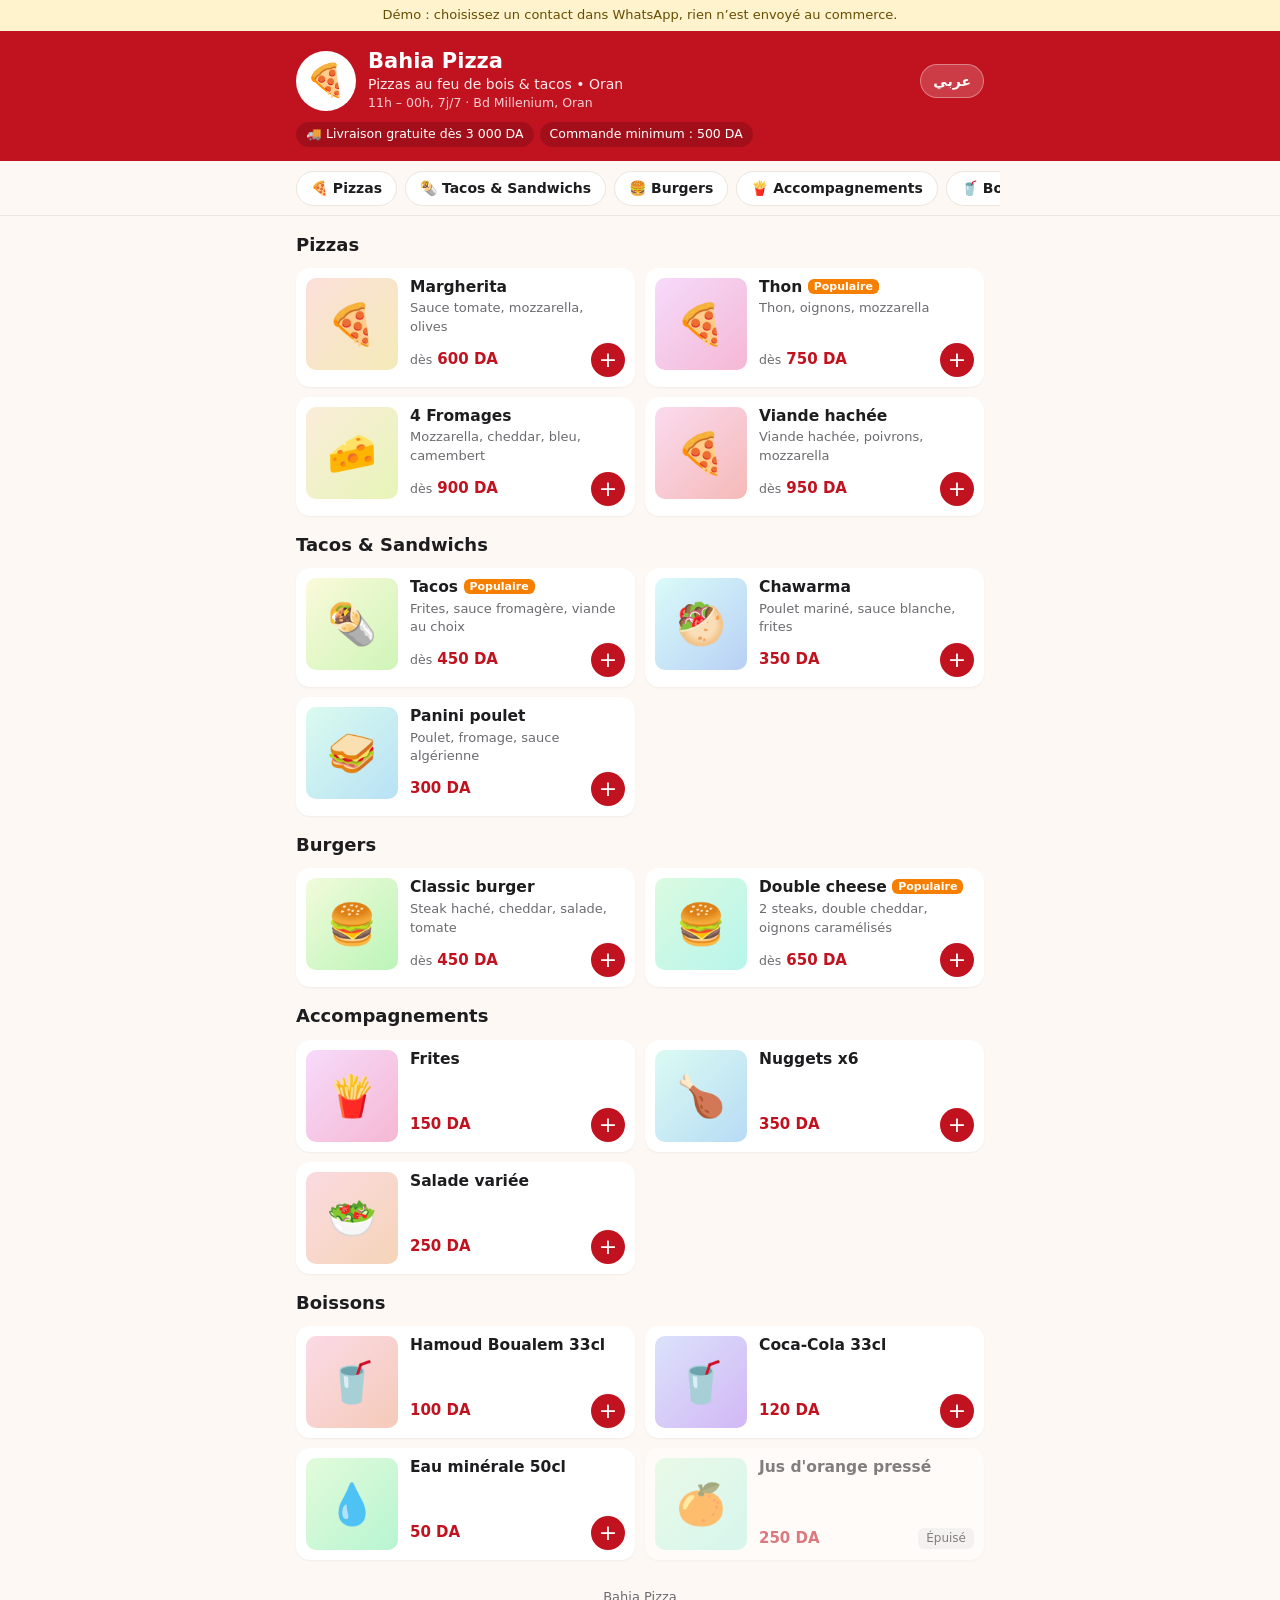
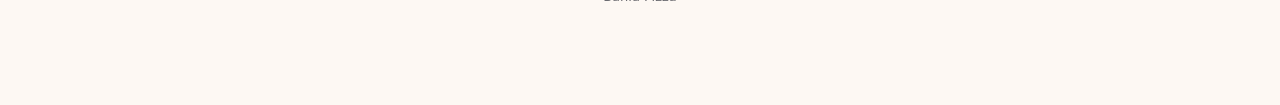
==== index.html @ 1113fbae "WhatsApp order template: menu/shop app, admin, QR, demos, e2e tests Co-Authored-By: Claude Opus 5.5 " ====
<!doctype html>
<html lang="fr">
<head>
<meta charset="utf-8">
<meta name="viewport" content="width=device-width,initial-scale=1,viewport-fit=cover">
<!-- ✏️ Edit these 3 lines per client: they show in WhatsApp / Instagram link previews -->
<title>Commander en ligne</title>
<meta name="description" content="Commandez en quelques clics et envoyez votre commande sur WhatsApp.">
<meta property="og:title" content="Commander en ligne">
<meta name="theme-color" content="#d62828">
<link rel="stylesheet" href="style.css">
</head>
<body>
<div id="app"><p style="padding:40px;text-align:center">…</p></div>
<script src="wilayas.js"></script>
<script src="config.js"></script>
<script src="app.js"></script>
</body>
</html>
---- style.css ----
:root{--primary:#d62828;--accent:#f77f00;--bg:#faf7f2;--card:#fff;--ink:#1d1d1f;--muted:#6b6b70;--line:#ebe6df;--wa:#1fa855;--r:14px}
*{box-sizing:border-box;margin:0;padding:0}
html{-webkit-text-size-adjust:100%;scroll-behavior:smooth;scroll-padding-top:56px}
body{font:15px/1.45 system-ui,-apple-system,"Segoe UI",Roboto,"Noto Sans Arabic",Tahoma,sans-serif;background:var(--bg);color:var(--ink);padding-bottom:90px}
body.noscroll{overflow:hidden}
[dir=rtl] body{font-family:"Noto Sans Arabic","Segoe UI",Tahoma,system-ui,sans-serif}
button{font:inherit;color:inherit;background:none;border:0;cursor:pointer}
a{color:inherit}
.wrap{max-width:720px;margin:0 auto;padding:0 16px}
.demo{background:#fff3cd;color:#664d03;font-size:13px;text-align:center;padding:6px 16px}
.hero{background:var(--primary);color:#fff;padding:18px 0 14px}
.hrow{display:flex;align-items:center;gap:12px}
.logo{width:60px;height:60px;border-radius:50%;background:#fff;object-fit:cover;flex:none;border:3px solid rgba(255,255,255,.5)}
.logo.emo{display:grid;place-items:center;font-size:32px}
.hinfo{flex:1;min-width:0}
.hinfo h1{font-size:21px;line-height:1.2}
.hinfo p{opacity:.92;font-size:14px}
.hinfo .meta{font-size:12.5px;opacity:.8}
.lang{background:rgba(255,255,255,.18);border:1px solid rgba(255,255,255,.35);border-radius:999px;padding:6px 12px;font-size:14px;font-weight:600;flex:none}
.badges{display:flex;flex-wrap:wrap;gap:6px;margin-top:10px}
.badges span{background:rgba(0,0,0,.16);border-radius:999px;padding:3px 10px;font-size:12.5px}
.cats{position:sticky;top:0;z-index:5;background:var(--bg);border-bottom:1px solid var(--line)}
.cats .wrap{display:flex;gap:8px;overflow-x:auto;padding-block:10px;scrollbar-width:none}
.cats .wrap::-webkit-scrollbar{display:none}
.cats a{flex:none;text-decoration:none;background:var(--card);border:1px solid var(--line);border-radius:999px;padding:6px 14px;font-size:14px;font-weight:600;white-space:nowrap}
section{padding-top:16px}
section h2{font-size:18px;margin-bottom:10px}
.list{display:grid;gap:10px}
.item{display:flex;gap:12px;background:var(--card);border-radius:var(--r);padding:10px;box-shadow:0 1px 2px rgba(0,0,0,.05);cursor:pointer}
.item.out{opacity:.55;cursor:default}
.ph{width:92px;height:92px;border-radius:10px;object-fit:cover;flex:none;background:#eee}
.ph.emo{display:grid;place-items:center;font-size:40px;background:linear-gradient(135deg,hsl(var(--h) 80% 92%),hsl(calc(var(--h) + 40) 75% 84%))}
.ibody{flex:1;min-width:0;display:flex;flex-direction:column}
.ibody h3{font-size:15.5px;line-height:1.25}
.ibody p{color:var(--muted);font-size:13px;margin-top:2px;display:-webkit-box;-webkit-line-clamp:2;-webkit-box-orient:vertical;overflow:hidden}
.pop{font-style:normal;font-size:11px;background:var(--accent);color:#fff;border-radius:6px;padding:1px 6px;vertical-align:2px;white-space:nowrap}
.irow{margin-top:auto;padding-top:6px;display:flex;align-items:center;justify-content:space-between;gap:8px}
.price{font-weight:700;color:var(--primary);white-space:nowrap}
.price small{font-weight:500;color:var(--muted)}
.addbtn{width:34px;height:34px;border-radius:50%;background:var(--primary);color:#fff;display:grid;place-items:center;font-size:22px;line-height:1;flex:none}
.addbtn i{font-style:normal;font-size:14px;font-weight:700}
.tag{font-size:12px;background:#eee;border-radius:6px;padding:2px 8px}
/* shop mode: 2-col grid with tall photos */
.mode-shop .list{grid-template-columns:repeat(2,minmax(0,1fr))}
.mode-shop .item{flex-direction:column;padding:0;overflow:hidden;gap:0}
.mode-shop .ph{width:100%;height:auto;aspect-ratio:4/5;border-radius:0}
.mode-shop .ph.emo{font-size:56px}
.mode-shop .ibody{padding:8px 10px 10px}
@media(min-width:600px){.mode-shop .list{grid-template-columns:repeat(3,minmax(0,1fr))}.mode-menu .list{grid-template-columns:1fr 1fr}}
footer{text-align:center;color:var(--muted);font-size:13px;padding:28px 0 8px}
/* cart bar */
.cartbar{position:fixed;inset-inline:12px;bottom:max(12px,env(safe-area-inset-bottom));max-width:696px;margin:0 auto;z-index:10;background:var(--ink);color:#fff;border-radius:999px;display:flex;align-items:center;gap:10px;padding:12px 18px;font-weight:600;box-shadow:0 6px 20px rgba(0,0,0,.25)}
.cartbar span:nth-child(2){flex:1;text-align:start}
.cnt{background:var(--accent);border-radius:999px;min-width:26px;height:26px;display:grid;place-items:center;font-size:13px;padding:0 6px}
.bump{animation:bump .35s}
@keyframes bump{50%{transform:scale(1.05)}}
/* sheet */
.overlay{position:fixed;inset:0;background:rgba(0,0,0,.45);z-index:20}
.sheet{position:fixed;inset-inline:0;bottom:0;z-index:21;max-width:720px;margin:0 auto;max-height:92vh;max-height:92dvh;overflow-y:auto;background:var(--card);border-radius:18px 18px 0 0;display:flex;flex-direction:column}
.sheet.anim{animation:up .2s ease-out}
.overlay.anim{animation:fade .2s}
@keyframes fade{from{opacity:0}}
@keyframes up{from{transform:translateY(40px)}}
.shead{position:sticky;top:0;z-index:2;background:var(--card);display:flex;align-items:center;justify-content:space-between;padding:12px 16px;border-bottom:1px solid var(--line)}
.shead h2{font-size:18px}
.x{width:34px;height:34px;border-radius:50%;background:#f1efeb;font-size:16px;margin-inline-start:auto}
.ihero .ph{width:100%;height:auto;aspect-ratio:16/10;border-radius:0;font-size:80px}
.mode-shop .ihero .ph{aspect-ratio:1/1}
.spad{padding:14px 16px 16px;flex:1}
.spad h2{font-size:20px}
.muted{color:var(--muted)}
.center{text-align:center}
.vgroup{margin-top:16px}
.vname{font-weight:700;margin-bottom:8px}
.vname small{font-weight:500;color:var(--muted);font-size:12px;background:#f1efeb;border-radius:6px;padding:1px 6px}
.chips{display:flex;flex-wrap:wrap;gap:8px}
.chip{border:1.5px solid var(--line);border-radius:10px;padding:8px 12px;display:inline-flex;align-items:center;gap:6px;font-weight:600;min-height:42px}
.chip small{font-weight:500;color:var(--muted)}
.chip.on{border-color:var(--primary);background:#fff6f6;background:color-mix(in srgb,var(--primary) 9%,#fff);color:var(--primary)}
.chip.dis{opacity:.4;text-decoration:line-through}
.sw{width:18px;height:18px;border-radius:50%;border:1px solid rgba(0,0,0,.2)}
.sfoot{position:sticky;bottom:0;background:var(--card);border-top:1px solid var(--line);padding:12px 16px max(12px,env(safe-area-inset-bottom));display:flex;gap:10px;align-items:center}
.qty{display:flex;align-items:center;gap:4px;border:1.5px solid var(--line);border-radius:999px;padding:2px}
.qty button{width:36px;height:36px;border-radius:50%;font-size:20px;font-weight:700}
.qty b{min-width:22px;text-align:center}
.qty.sm button{width:30px;height:30px;font-size:17px}
.cta{flex:1;background:var(--primary);color:#fff;border-radius:999px;padding:14px 18px;font-weight:700;text-align:center;text-decoration:none;display:inline-flex;align-items:center;justify-content:center;gap:8px;min-height:50px}
.cta[disabled]{opacity:.45}
.cta.wa{background:var(--wa)}
.ghost{text-decoration:underline;color:var(--muted);padding:10px}
.lines{list-style:none}
.lines li{display:flex;align-items:center;gap:10px;padding:10px 0;border-bottom:1px solid var(--line)}
.lt{flex:1;min-width:0}
.lt small{display:block;color:var(--muted);font-size:12.5px}
.lp{font-weight:700;min-width:78px;text-align:end;white-space:nowrap}
.opts{display:flex;gap:8px;margin:16px 0 4px}
.opt{flex:1;border:1.5px solid var(--line);border-radius:12px;padding:10px;text-align:center;display:flex;flex-direction:column}
.opt small{color:var(--muted)}
.opt.on{border-color:var(--primary);background:#fff6f6;background:color-mix(in srgb,var(--primary) 8%,#fff)}
.fld{display:block;margin-top:12px}
.fld span{display:block;font-size:13.5px;font-weight:600;margin-bottom:4px}
.fld input,.fld select,.fld textarea{width:100%;font:inherit;font-size:16px;border:1.5px solid var(--line);border-radius:10px;padding:11px 12px;background:#fff;color:inherit}
.fld input:focus,.fld select:focus,.fld textarea:focus{outline:none;border-color:var(--primary)}
.fld.err input,.fld.err select,.fld.err textarea{border-color:#d00}
.fld em{display:block;color:#d00;font-size:12.5px;font-style:normal;margin-top:3px}
[dir=rtl] .fld input[dir=ltr]{text-align:right}
.tot{margin-top:16px;background:#f7f5f1;border-radius:12px;padding:12px}
.tot div{display:flex;justify-content:space-between;padding:3px 0}
.tot .big{font-weight:800;font-size:17px;border-top:1px dashed #d8d2c8;margin-top:6px;padding-top:8px}
.warn{color:#b45309;margin-top:10px;font-weight:600}
.big-ok{font-size:54px;margin:10px 0}
.spad.center p{margin-top:10px}
.spad.center .cta{display:inline-flex;width:100%}
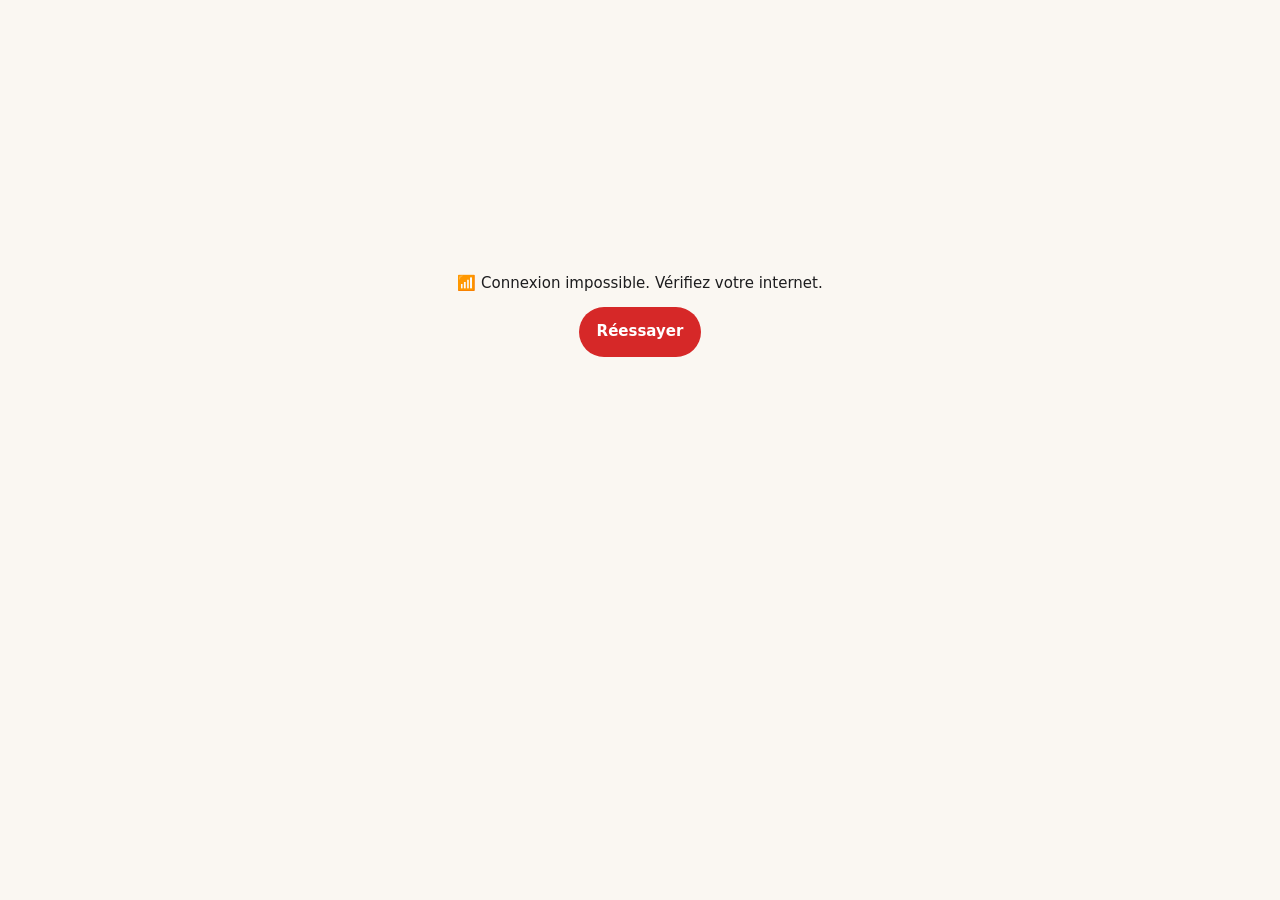
==== commit ae73fed5: "Multi-restaurant platform: one site, many brands - Shop picked from the link (/slug, subdomain, or c" ====
--- a/index.html
+++ b/index.html
@@ -3,17 +3,17 @@
 <head>
 <meta charset="utf-8">
 <meta name="viewport" content="width=device-width,initial-scale=1,viewport-fit=cover">
-<!-- ✏️ Edit these 3 lines per client: they show in WhatsApp / Instagram link previews -->
+<!-- title, description, image and icon are filled per restaurant by netlify/edge-functions/brand.js -->
 <title>Commander en ligne</title>
 <meta name="description" content="Commandez en quelques clics et envoyez votre commande sur WhatsApp.">
 <meta property="og:title" content="Commander en ligne">
 <meta name="theme-color" content="#d62828">
-<link rel="stylesheet" href="style.css">
+<link rel="stylesheet" href="/style.css">
 </head>
 <body>
 <div id="app"><p style="padding:40px;text-align:center">…</p></div>
-<script src="wilayas.js"></script>
-<script src="config.js"></script>
-<script src="app.js"></script>
+<script src="/wilayas.js"></script>
+<script src="/config.js"></script>
+<script src="/app.js"></script>
 </body>
 </html>
--- a/style.css
+++ b/style.css
@@ -111,3 +111,36 @@
 .big-ok{font-size:54px;margin:10px 0}
 .spad.center p{margin-top:10px}
 .spad.center .cta{display:inline-flex;width:100%}
+.state{min-height:70vh;display:grid;place-items:center;text-align:center;padding:24px;gap:12px;align-content:center}
+.spin{width:38px;height:38px;border-radius:50%;border:4px solid #e5e0d8;border-top-color:var(--primary);animation:sp 0.8s linear infinite}
+@keyframes sp{to{transform:rotate(360deg)}}
+/* ---------- brand extras ---------- */
+.hero.cover{background:linear-gradient(rgba(0,0,0,.35),rgba(0,0,0,.6)),var(--cover) center/cover,var(--primary);padding:56px 0 16px}
+.hinfo .hours{font-size:12.5px;font-weight:600;margin-top:4px;opacity:1}
+.hinfo .hours.shut{color:#fff;background:rgba(0,0,0,.25);display:inline-block;border-radius:999px;padding:1px 9px}
+.social{display:flex;flex-wrap:wrap;justify-content:center;gap:8px;margin-top:10px}
+.social a{text-decoration:none;border:1px solid var(--line);background:var(--card);border-radius:999px;padding:5px 12px;font-weight:600;color:var(--ink)}
+.state .logo{margin:0 auto;border-color:var(--line)}
+/* ---------- themes (settings.theme) ---------- */
+.theme-dark{--bg:#121212;--card:#1e1e1e;--ink:#f2f2f2;--muted:#a3a3a8;--line:#2c2c2e}
+.theme-dark .cats{background:var(--bg)}
+.theme-dark .ph{background:#2a2a2a}
+.theme-dark input,.theme-dark select,.theme-dark textarea{background:#1a1a1a;color:var(--ink);border-color:var(--line)}
+.theme-dark .sheet{background:var(--card)}
+.theme-street{--bg:#fff8e1;--card:#fff;--ink:#111;--line:#111;--r:6px}
+.theme-street body,body.theme-street{font-weight:500}
+.theme-street .hero{background:#111;border-bottom:6px solid var(--accent)}
+.theme-street .hinfo h1,.theme-street section h2{text-transform:uppercase;letter-spacing:.5px;font-weight:900}
+.theme-street .item{border:2px solid #111;box-shadow:4px 4px 0 #111}
+.theme-street .cats a{border:2px solid #111;border-radius:6px;text-transform:uppercase;font-size:13px}
+.theme-street .addbtn,.theme-street .cta{border-radius:6px}
+.theme-elegant{--bg:#f7f3ec;--card:#fffdf9;--ink:#2b2622;--muted:#857a6f;--line:#e4dacb;--r:4px}
+body.theme-elegant .hinfo h1,body.theme-elegant section h2,body.theme-elegant .ibody h3{font-family:Georgia,"Times New Roman",serif;font-weight:500}
+.theme-elegant .hero{background:var(--card);color:var(--ink);border-bottom:1px solid var(--line)}
+.theme-elegant .hero.cover{color:#fff}
+.theme-elegant .lang{border-color:var(--line);background:transparent}
+.theme-elegant .badges span{background:var(--bg)}
+.theme-elegant .item{box-shadow:none;border:1px solid var(--line)}
+.theme-elegant .price{color:var(--ink)}
+.theme-elegant section h2{border-bottom:1px solid var(--line);padding-bottom:6px;font-size:20px}
+.theme-dark .price{color:var(--accent)}
